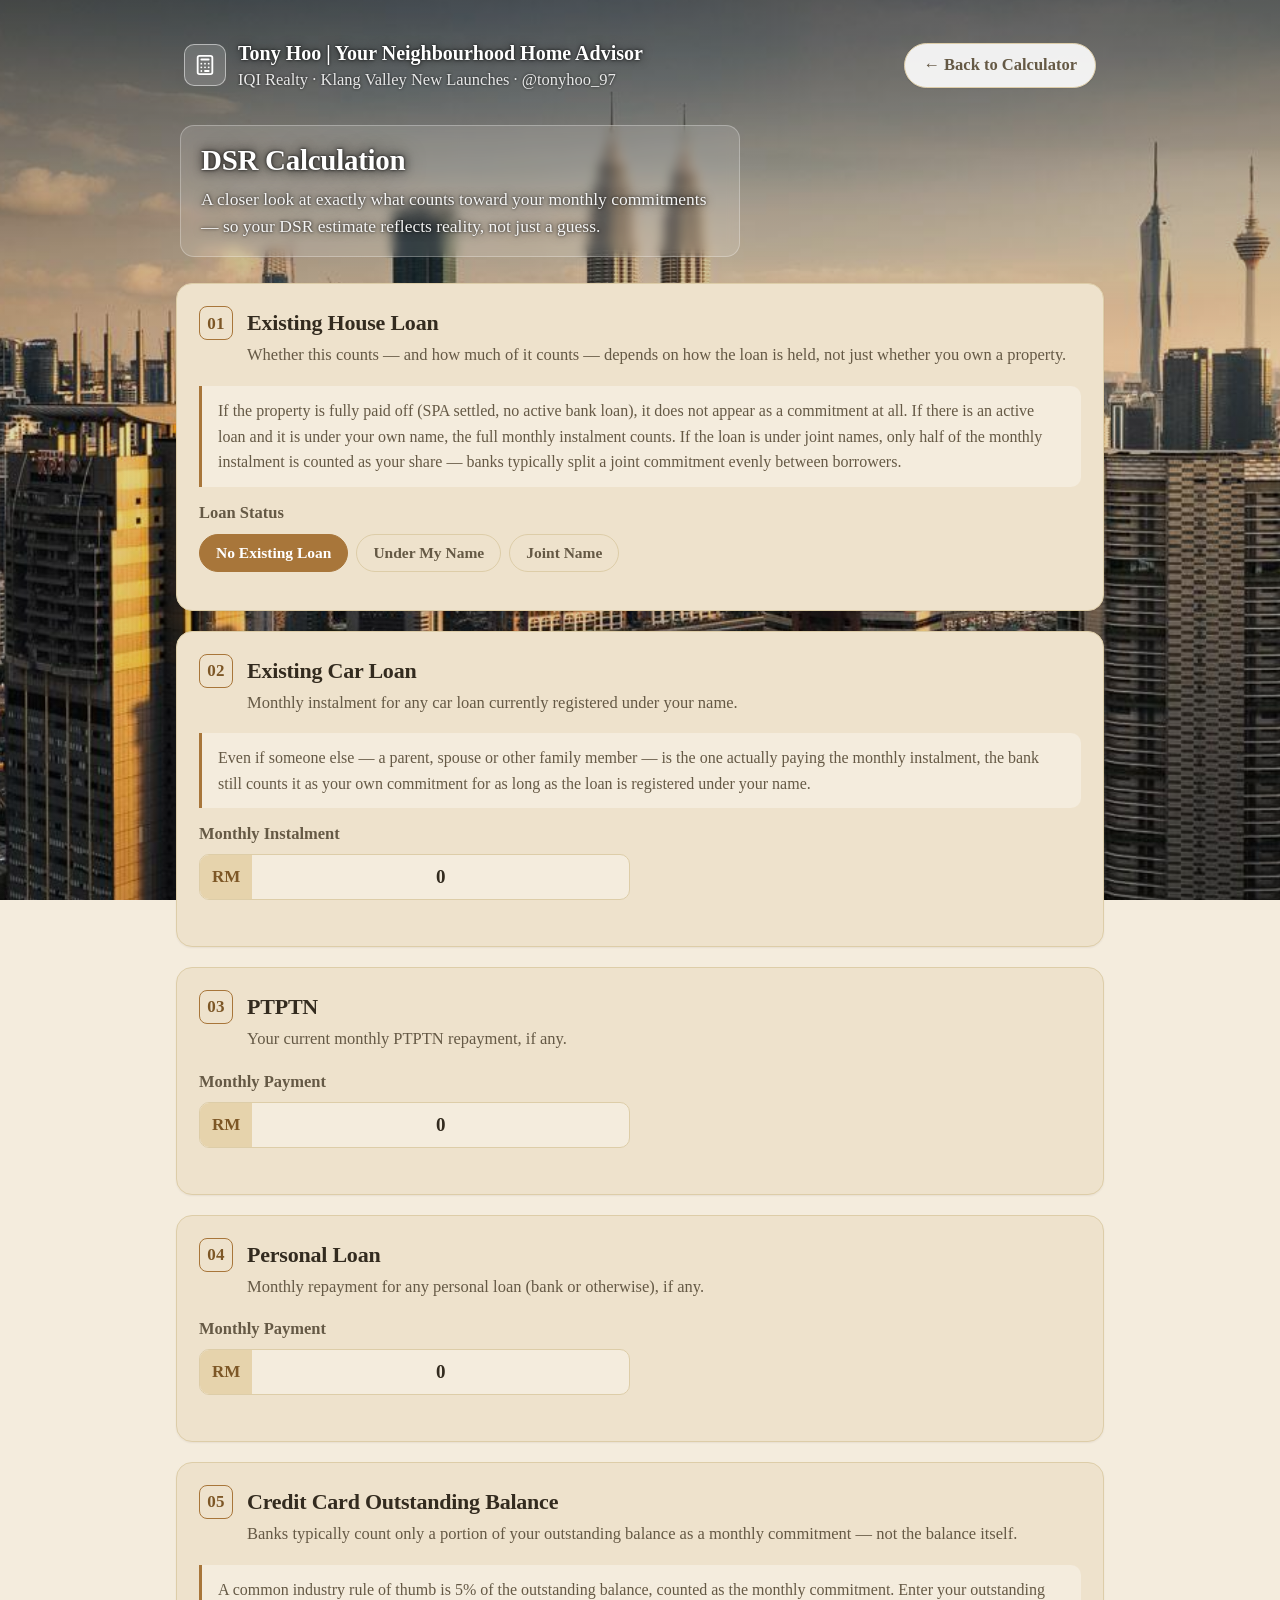
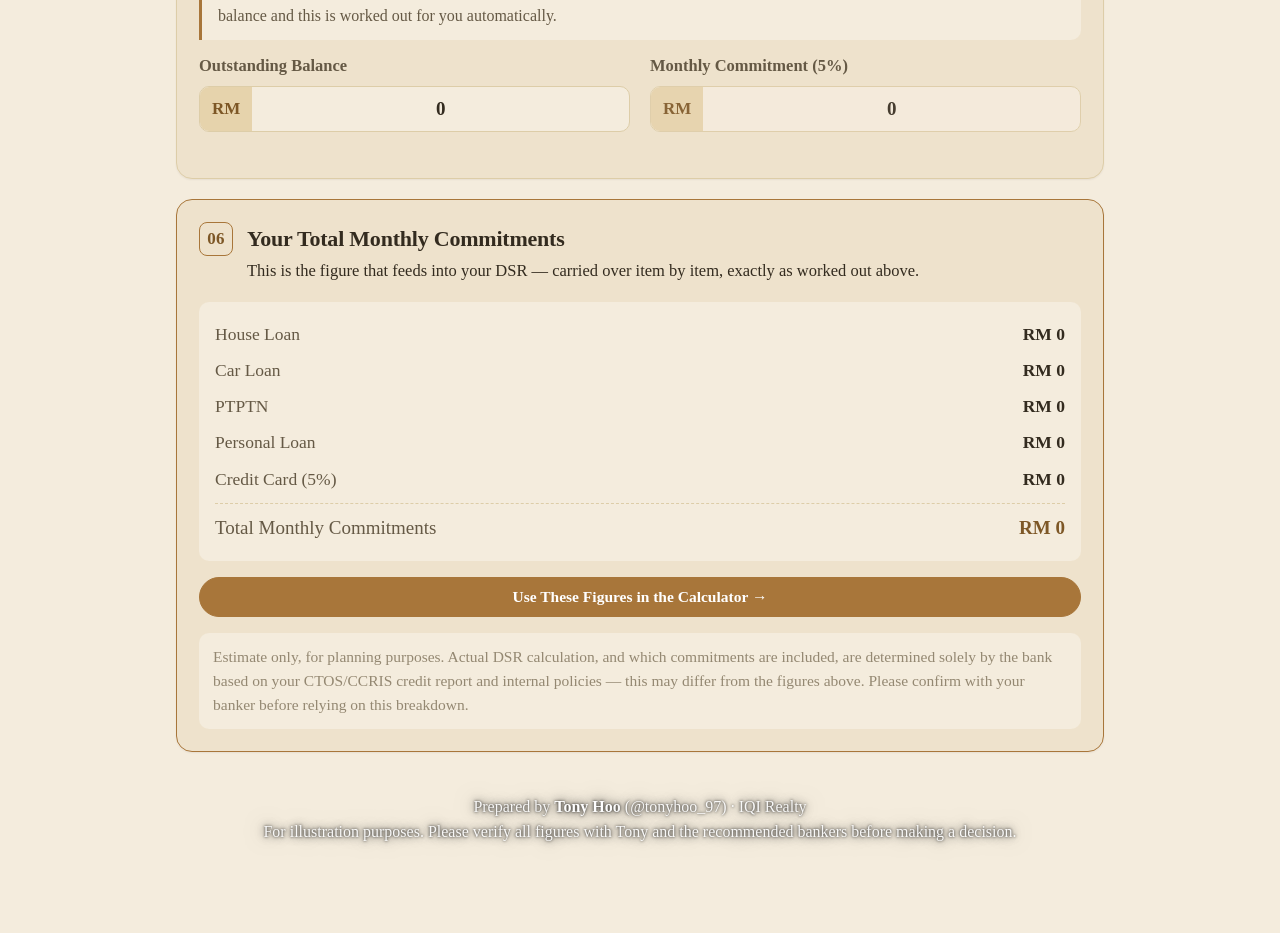
==== dsr-calculation.html @ 73f0a547 "Add DSR Calculation helper page with detailed commitment breakdown" ====
<!doctype html>
<html lang="en">
<head>
  <meta charset="utf-8">
  <meta name="viewport" content="width=device-width, initial-scale=1, maximum-scale=1">
  <title>DSR Calculation — Commitment Breakdown</title>
  <meta name="description" content="A detailed, professional walkthrough of exactly what counts toward your monthly debt commitments for DSR purposes.">
  <link rel="stylesheet" href="styles.css">
  <style>
    /* Small additions specific to this page — kept here rather than in the
       shared stylesheet since only the DSR Calculation page uses them. */
    .dsr-callout{
      font-size:16px; line-height:1.6; color:var(--ink-soft); background:var(--bg);
      border-left:3px solid var(--accent); border-radius:0 var(--radius-sm) var(--radius-sm) 0;
      padding:12px 16px; margin-top:10px;
    }
    .dsr-pill-group{display:flex; flex-wrap:wrap; gap:8px; margin-top:8px;}
    .dsr-pill{
      border:1px solid var(--border); background:var(--surface); color:var(--ink-soft);
      font-weight:700; padding:9px 16px; border-radius:999px; font-size:15.5px;
      cursor:pointer; font-family:var(--font-family); transition:.15s;
    }
    .dsr-pill:hover{border-color:var(--accent); color:var(--accent-dark);}
    .dsr-pill.active{background:var(--accent); color:#fff; border-color:var(--accent);}
  </style>
</head>
<body>
  <div class="page-bg" aria-hidden="true">
    <div class="page-bg-image"></div>
    <div class="page-bg-overlay"></div>
  </div>

  <div class="app" id="app">
    <!-- rendered by dsr-calculation.js -->
  </div>

  <script src="config.js"></script>
  <script src="calculations.js"></script>
  <script src="dsr-calculation.js"></script>
</body>
</html>
---- styles.css ----
/* ============================ DESIGN TOKENS ============================
   Warm ivory / soft-paper theme — a deeper cream page background with
   cards a shade darker than the page (a "printed brochure" feel), warm
   charcoal ink instead of near-black, and a softened gold accent. Chosen
   over pure milk-white for lower glare / more comfortable reading. Times
   New Roman serif throughout. Two semantic value colors on top: green for
   the "headline" figures (rental income, monthly instalment) and orange
   for upfront/lump-sum cost figures (down payment, upfront cash).
   This is a FIXED look — it does not follow the viewer's system light/dark
   setting either way.
   ========================================================================= */
:root{
  --ink:#332b1f; --ink-soft:#655945; --ink-faint:#948872;
  --bg:#f4ecdd; --surface:#eee2cc; --border:#ddcda8;
  --primary:#332b1f; --primary-dk:#221c13; --primary-tint:#e9dcc0;
  --accent:#a8763a; --accent-dark:#7d5726; --accent-light:#e6d3ac;
  --good:#2f7a4d; --good-tint:#dcead9;
  --warn:#7d5726; --warn-tint:#e9dcc0;
  --bad:#c0392b; --bad-tint:#f3ddd6;
  /* Semantic value colors, used on specific figures (see app.js): green for
     rental/instalment-type "headline" numbers, orange for down-payment/
     upfront-cost-type figures. */
  --value-green:#2f7a4d;
  --value-orange:#c1690c;
  --font-family:'Times New Roman', Times, serif;
  --radius:16px; --radius-sm:10px;
  --shadow:0 4px 24px rgba(28,24,16,.08), 0 1px 2px rgba(28,24,16,.05);
  --shadow-sm:0 1px 2px rgba(28,24,16,.06);
  font-size:20px;
}
*{box-sizing:border-box;}
html,body{margin:0;padding:0;}
body{
  background:var(--bg); color:var(--ink);
  font-family:var(--font-family);
  line-height:1.5; -webkit-font-smoothing:antialiased;
}
h1,h2,h3,h4{margin:0; font-weight:600; letter-spacing:-.01em; font-family:var(--font-family);}
p{margin:0;}
button{font-family:inherit;}
::selection{background:var(--accent-light);}

.app{max-width:960px; margin:0 auto; padding:0 16px 64px; transition:max-width .15s;}
.app.is-comparison{max-width:1440px;}

/* ============================ FULL-SCREEN PHOTO BACKGROUND ============================
   KL skyline photo, fixed to the viewport (not the document), so it fills
   the whole screen and keeps animating in place while the page scrolls —
   it only ever disappears behind the opaque calculator cards. A slow,
   short-cycle Ken Burns zoom is centered on the Petronas Twin Towers so
   they (and the skyline around them) stay in frame on a laptop screen. */
.page-bg{
  position:fixed; inset:0; z-index:-1; overflow:hidden;
}
.page-bg-image{
  position:absolute; inset:-6%;
  background-image:url("[data-uri]");
  background-size:cover; background-position:46% 30%;
  transform-origin:46% 30%;
  animation:heroZoom 9s ease-in-out infinite alternate;
}
@keyframes heroZoom{ from{ transform:scale(1); } to{ transform:scale(1.12); } }
.page-bg-overlay{
  position:absolute; inset:0;
  background:linear-gradient(180deg, rgba(20,14,6,.55) 0%, rgba(20,14,6,.30) 20%, rgba(20,14,6,.12) 40%, rgba(20,14,6,.12) 100%);
}

/* Topbar + title float directly over the fixed photo at the top of the
   page — no boxed/rounded photo container of their own anymore. */
.hero-frame{position:relative; z-index:1; padding:18px 4px 26px;}
.hero-frame .brand-name{color:#fff; text-shadow:0 0 3px rgba(0,0,0,.85), 0 0 10px rgba(0,0,0,.6);}
.hero-frame .brand-tag{color:rgba(255,255,255,.88); text-shadow:0 0 3px rgba(0,0,0,.8);}
.hero-frame .logo-badge{background:rgba(255,255,255,.16); border-color:rgba(255,255,255,.5); color:#fff; backdrop-filter:blur(3px);}
.hero-frame .comparison-btn{background:rgba(255,255,255,.9);}
.hero-title-box{
  margin-top:16px; background:rgba(255,255,255,.13); border:1px solid rgba(255,255,255,.28);
  border-radius:14px; padding:16px 20px; backdrop-filter:blur(6px);
  max-width:560px;
}
.hero-title-box h1{color:#fff; font-size:29px; line-height:1.25; text-shadow:0 0 3px rgba(0,0,0,.85), 0 0 10px rgba(0,0,0,.7), 0 0 20px rgba(0,0,0,.5);}
.hero-title-box p{color:rgba(255,255,255,.94); font-size:17.5px; margin-top:8px; line-height:1.55; text-shadow:0 0 3px rgba(0,0,0,.8), 0 0 10px rgba(0,0,0,.6);}
@media (max-width:600px){
  .hero-title-box{max-width:100%;}
  .hero-frame .topbar{flex-wrap:wrap; row-gap:8px;}
  .hero-frame .brand-name{font-size:16.5px;}
  .hero-frame .comparison-btn{margin-left:0; order:3; width:100%;}
}
/* ============================ HEADER ============================ */
.topbar{
  display:flex; align-items:center; gap:12px;
  padding:20px 4px 16px;
}
.logo-badge{
  width:42px; height:42px; border-radius:10px;
  background:var(--ink); color:var(--accent-light);
  display:flex; align-items:center; justify-content:center;
  font-weight:700; font-size:19px; flex:none; border:1px solid var(--accent);
}
.logo-badge svg{display:block;}
.brand-name{font-size:20px; font-weight:700;}
.brand-tag{font-size:16.5px; color:var(--ink-soft);}
.comparison-btn{
  margin-left:auto; flex:none; border:1px solid var(--border); background:var(--surface);
  color:var(--ink-soft); font-weight:700; padding:9px 18px; border-radius:999px;
  font-size:16.5px; cursor:pointer; box-shadow:var(--shadow-sm); font-family:var(--font-family);
  transition:.15s;
}
.comparison-btn:hover{border-color:var(--accent); color:var(--accent-dark);}
.comparison-btn.active{background:var(--accent); color:#fff; border-color:var(--accent);}

.hero{padding:6px 4px 22px;}
.hero h1{font-size:29px; line-height:1.25;}
.hero p{color:var(--ink-soft); font-size:17.5px; margin-top:8px; line-height:1.55;}

/* ============================ SECTION HEADER ============================ */
.section-header{display:flex; align-items:flex-start; gap:14px; margin-bottom:18px;}
.section-no{
  flex:none; font-size:17px; font-weight:700; color:var(--accent-dark);
  border:1px solid var(--accent); border-radius:8px; width:34px; height:34px;
  display:flex; align-items:center; justify-content:center; letter-spacing:.02em;
}
.section-header h2{font-size:22px;}
.section-header .sub{font-size:16.5px; color:var(--ink-soft); margin-top:4px; line-height:1.5;}
.mini-head{font-size:17.5px; font-weight:700; color:var(--ink-soft); text-transform:uppercase; letter-spacing:.04em; margin:18px 0 10px;}
.mini-head-row{display:flex; justify-content:space-between; align-items:baseline; margin:18px 0 10px; gap:10px;}
.mini-head-row .mini-head{margin:0;}
.mini-head-row .total-tag{font-size:16.5px; font-weight:700; color:var(--value-green); white-space:nowrap;}

/* ============================ CARDS / SECTIONS ============================ */
.card{
  background:var(--surface); border:1px solid var(--border); border-radius:var(--radius);
  padding:22px; margin-bottom:20px; box-shadow:var(--shadow-sm);
}
.section-grid{display:grid; grid-template-columns:1fr 1fr; gap:16px 20px;}
@media (max-width:640px){ .section-grid{grid-template-columns:1fr;} }
/* A field placed alone (e.g. Developer's Rebate) spans the full row instead
   of sitting stranded in one half of a two-column grid. */
.section-grid.single-col{grid-template-columns:1fr;}

/* ---- Comparison mode layout — one or two independent calculator columns ---- */
.calc-columns{display:grid; grid-template-columns:1fr; gap:24px; align-items:start;}
.app.is-comparison .calc-columns{grid-template-columns:1fr 1fr;}
@media (max-width:880px){ .app.is-comparison .calc-columns{grid-template-columns:1fr;} }
.calc-instance{min-width:0;}
.instance-label{
  font-size:15px; font-weight:700; text-transform:uppercase; letter-spacing:.06em;
  color:var(--accent-dark); text-align:center; margin-bottom:10px;
  border-bottom:1px solid var(--border); padding-bottom:8px;
}

/* ---- connected calculation chain visual ---- */
.chain-result{
  background:var(--primary-tint); border-radius:var(--radius-sm); padding:16px 18px;
  margin:14px 0; display:flex; flex-direction:column; gap:2px;
}
.chain-item{display:flex; justify-content:space-between; align-items:baseline; padding:6px 0; gap:10px;}
.chain-item .l{font-size:16.5px; color:var(--ink-soft); font-weight:600;}
.chain-item .v{font-size:19px; font-weight:700;}
.chain-item .v.gold{color:var(--accent-dark);}
.chain-item .v.green{color:var(--value-green);}
.chain-item .v.orange{color:var(--value-orange);}
.chain-item .v.big{font-size:26px;}
.chain-item.highlight{border-top:1px dashed var(--border); margin-top:4px; padding-top:12px;}
.flow-arrow{text-align:center; color:var(--ink-faint); font-size:17px; padding:1px 0;}

/* ---- comparison block (existing vs new loan) ---- */
.compare-block{display:flex; align-items:center; gap:14px; margin:10px 0;}
.compare-col{flex:1; background:var(--bg); border:1px solid var(--border); border-radius:var(--radius-sm); padding:14px; text-align:center;}
.compare-col .l{font-size:15.5px; color:var(--ink-soft); font-weight:600; text-transform:uppercase; letter-spacing:.03em;}
.compare-col .v{font-size:23px; font-weight:700; margin-top:4px;}
.compare-col .v.green{color:var(--value-green);}
.compare-col .v.orange{color:var(--value-orange);}
.compare-sep{flex:none; font-size:16px; color:var(--ink-faint); font-weight:600; font-style:italic;}
@media (max-width:480px){ .compare-block{flex-direction:column;} .compare-sep{transform:rotate(90deg);} }

/* ---- Field / input ---- */
.field{margin-bottom:16px;}
.field-label{
  display:flex; justify-content:space-between; align-items:baseline;
  font-size:16.5px; font-weight:600; color:var(--ink-soft); margin-bottom:7px;
}
.tip{
  color:var(--ink-faint); cursor:help; font-weight:700; border:1px solid var(--border);
  border-radius:50%; width:15px; height:15px; display:inline-flex; align-items:center;
  justify-content:center; font-size:14px; margin-left:5px; vertical-align:middle;
}
.field-value{font-weight:700; color:var(--ink); font-size:17px;}
.field-value.editable-num{color:var(--accent-dark);}

input[type=range]{
  -webkit-appearance:none; width:100%; height:5px; border-radius:99px;
  background:var(--border); outline:none; margin:6px 0 2px;
}
input[type=range]::-webkit-slider-thumb{
  -webkit-appearance:none; width:19px; height:19px; border-radius:50%;
  background:var(--accent); border:3px solid var(--surface); box-shadow:0 0 0 1px var(--border), var(--shadow-sm);
  cursor:pointer; margin-top:-7px;
}
input[type=range]::-moz-range-thumb{
  width:19px; height:19px; border-radius:50%; background:var(--accent);
  border:3px solid var(--surface); box-shadow:0 0 0 1px var(--border); cursor:pointer;
}
input[type=number], input[type=text], select{
  width:100%; padding:9px 11px; border:1px solid var(--border); border-radius:var(--radius-sm);
  font-size:18px; font-weight:600; color:var(--ink); background:var(--bg); font-family:var(--font-family);
}
input[type=number]:focus, input[type=text]:focus, select:focus{outline:2px solid var(--accent); outline-offset:1px;}

/* ---- manual "type it in" input with an RM/%/unit affix ---- */
.input-affix{
  display:flex; align-items:stretch; border:1px solid var(--border); border-radius:var(--radius-sm);
  background:var(--bg); overflow:hidden; margin-bottom:8px;
}
.input-affix:focus-within{outline:2px solid var(--accent); outline-offset:1px;}
.input-affix .affix-pre, .input-affix .affix-suf{
  flex:none; display:flex; align-items:center; padding:0 12px; font-size:17px; font-weight:700;
  color:var(--accent-dark); background:var(--accent-light); white-space:nowrap;
}
.input-affix .affix-input{
  flex:1; min-width:0; border:none; background:transparent; padding:11px 12px;
  font-size:19px; font-weight:700; color:var(--ink); font-family:var(--font-family);
  text-align:center;
}
.input-affix .affix-input:focus{outline:none;}

/* ---- Layout & Size (paired with Developer's Rebate) ---- */
.layout-size-row{display:flex; gap:8px; margin-bottom:8px;}
.layout-size-row .layout-input{
  flex:1; min-width:0; padding:9px 11px; border:1px solid var(--border); border-radius:var(--radius-sm);
  font-size:17px; font-weight:700; color:var(--ink); background:var(--bg); font-family:var(--font-family);
  text-align:center;
}
.layout-size-row .layout-input:focus{outline:2px solid var(--accent); outline-offset:1px;}
.layout-size-row .input-affix{flex:1; min-width:0; margin-bottom:0;}

/* ---- Extra Subsidy — dynamic add/remove list ---- */
.subsidy-list{display:flex; flex-direction:column; gap:10px; margin-bottom:10px;}
.subsidy-row{display:flex; gap:8px; align-items:stretch;}
.subsidy-row .subsidy-label-input{
  flex:1.2; min-width:0; padding:9px 11px; border:1px solid var(--border); border-radius:var(--radius-sm);
  font-size:17px; font-weight:600; color:var(--ink); background:var(--bg); font-family:var(--font-family);
}
.subsidy-row .subsidy-label-input:focus{outline:2px solid var(--accent); outline-offset:1px;}
.subsidy-row .input-affix{flex:1; min-width:0; margin-bottom:0;}
.subsidy-remove-btn{
  flex:none; width:38px; border:1px solid var(--border); border-radius:var(--radius-sm);
  background:var(--bg); color:var(--bad); font-size:20px; font-weight:700; cursor:pointer; line-height:1;
}
.subsidy-remove-btn:hover{background:var(--bad-tint);}
.subsidy-add-btn{
  border:1px dashed var(--accent); background:transparent; color:var(--accent-dark); font-weight:700;
  padding:9px 14px; border-radius:var(--radius-sm); cursor:pointer; font-size:16.5px; font-family:var(--font-family);
}
.subsidy-add-btn:hover{background:var(--accent-light);}
@media (max-width:480px){ .subsidy-row{flex-wrap:wrap;} .subsidy-row .subsidy-label-input{flex:1 1 100%;} }

.toggle-row{display:flex; align-items:center; justify-content:space-between; padding:9px 0; border-top:1px solid var(--border);}
.toggle-row:first-of-type{border-top:none;}
.toggle-row .t-label{font-size:17px; font-weight:600;}
.toggle-row .t-sub{font-size:15.5px; color:var(--ink-soft); margin-top:1px;}
.switch{position:relative; width:38px; height:22px; flex:none;}
.switch input{opacity:0; width:0; height:0;}
.switch .track{
  position:absolute; inset:0; background:var(--border); border-radius:99px; transition:.15s; cursor:pointer;
}
.switch .track:before{
  content:""; position:absolute; width:16px; height:16px; left:3px; top:3px; background:var(--surface);
  border-radius:50%; transition:.15s; box-shadow:var(--shadow-sm);
}
.switch input:checked + .track{background:var(--accent);}
.switch input:checked + .track:before{transform:translateX(16px);}

/* ---- Result blocks ---- */
.result-block{
  background:var(--bg); border-radius:var(--radius-sm); padding:14px 16px; margin-bottom:10px;
}
.result-row{display:flex; justify-content:space-between; align-items:baseline; padding:5px 0; font-size:17.5px;}
.result-row .k{color:var(--ink-soft);}
.result-row .v{font-weight:700;}
.result-row.total{border-top:1px dashed var(--border); margin-top:6px; padding-top:10px; font-size:19px;}
.result-row.total .v{color:var(--accent-dark);}
.result-row.negative .v{color:var(--bad);}
.result-row.positive .v{color:var(--good);}

.big-stat{text-align:left;}
.big-stat .n{font-size:32px; font-weight:700; letter-spacing:-.01em;}
.big-stat .n.green{color:var(--value-green);}
.big-stat .l{font-size:16px; color:var(--ink-soft); font-weight:600; margin-top:2px;}

.badge{
  display:inline-block; font-size:15px; font-weight:700; padding:3px 9px; border-radius:999px;
}
.badge-good{background:var(--good-tint); color:var(--good);}
.badge-warn{background:var(--warn-tint); color:var(--warn);}
.badge-bad{background:var(--bad-tint); color:var(--bad);}

.disclaimer{
  font-size:15.5px; color:var(--ink-faint); background:var(--bg); border-radius:var(--radius-sm);
  padding:12px 14px; margin-top:6px; line-height:1.55;
}
.disclaimer b{color:var(--ink-soft);}

.divider{height:1px; background:var(--border); margin:16px 0;}

/* ---- comparison bars (rental) ---- */
.bar-compare{margin-top:2px;}
.bar-row{margin-bottom:10px;}
.bar-row .bar-label{display:flex; justify-content:space-between; font-size:16px; font-weight:600; color:var(--ink-soft); margin-bottom:4px;}
.bar-track{height:10px; background:var(--border); border-radius:99px; overflow:hidden;}
.bar-fill{height:100%; border-radius:99px;}

/* ---- scenario table ---- */
.scenario-table{width:100%; border-collapse:collapse; font-size:16.5px;}
.scenario-table th, .scenario-table td{padding:9px 8px; text-align:right; border-bottom:1px solid var(--border);}
.scenario-table th:first-child, .scenario-table td:first-child{text-align:left; color:var(--ink-soft); font-weight:600;}
.scenario-table th{color:var(--ink-soft); font-weight:600; font-size:15px; text-transform:uppercase; letter-spacing:.03em;}
.scenario-table td{font-weight:700;}
.scenario-table .col-highlight{background:var(--accent-light);}
.table-scroll{overflow-x:auto; -webkit-overflow-scrolling:touch;}

/* ============================ SUMMARY (Section 04) ============================
   Light-theme "statement" card — a gold border/accent keeps it visually
   distinct as the screenshot-friendly summary, while staying on the same
   milk-white background and dark-ink text as the rest of the page. */
.summary-card{background:var(--surface); border:1.5px solid var(--accent);}
.summary-card .section-no{border-color:var(--accent); color:var(--accent-dark);}
.summary-card .section-header h2, .summary-card .section-header .sub{color:var(--ink);}
.summary-top{display:flex; justify-content:space-between; align-items:flex-start; gap:10px; margin-bottom:16px;}
.summary-eyebrow{font-size:16px; text-transform:uppercase; letter-spacing:.06em; color:var(--accent-dark); font-weight:700;}
.summary-project{font-size:22px; font-weight:700; color:var(--ink); margin-top:2px;}
.summary-actions{display:flex; flex-direction:column; align-items:flex-end; gap:10px; flex:none;}
.status-pill{font-size:15.5px; font-weight:700; padding:6px 13px; border-radius:999px; white-space:nowrap;}
.status-good{background:var(--good-tint); color:var(--good);}
.status-bad{background:var(--bad-tint); color:var(--bad);}
.exitplan-btn{
  border:1px solid var(--accent); background:transparent; color:var(--accent-dark); font-weight:700;
  padding:7px 15px; border-radius:999px; cursor:pointer; font-size:15.5px; font-family:var(--font-family);
  white-space:nowrap; transition:.15s;
}
.exitplan-btn:hover{background:var(--accent-light);}
.exitplan-btn.active{background:var(--accent); color:#fff; border-color:var(--accent);}

.summary-grid{display:grid; grid-template-columns:repeat(4,1fr); gap:14px 12px;}
@media (max-width:720px){ .summary-grid{grid-template-columns:repeat(2,1fr);} }
.summary-item{text-align:center; background:var(--bg); border:1px solid var(--border); border-radius:var(--radius-sm); padding:12px 8px;}
.summary-item .label{font-size:14.5px; color:var(--ink-faint); font-weight:600; text-transform:uppercase; letter-spacing:.04em;}
.summary-item .value{font-size:21px; font-weight:700; color:var(--ink); margin-top:4px;}
.summary-item .value.green{color:var(--value-green);}
.summary-item .value.orange{color:var(--value-orange);}

/* ---- footer ---- */
/* Sits directly on the fixed photo background (no card behind it), so it
   gets the same white text + dark halo treatment as the hero title. */
.footer-note{
  text-align:center; font-size:16px; padding:22px 10px 24px; line-height:1.6;
  color:rgba(255,255,255,.94);
  text-shadow:0 0 3px rgba(0,0,0,.85), 0 0 10px rgba(0,0,0,.7), 0 0 20px rgba(0,0,0,.5);
}
.footer-note b{color:#fff;}

/* tooltip popover */
.tooltip-pop{
  position:fixed; z-index:50; max-width:260px; background:var(--ink); color:var(--bg);
  font-size:16px; line-height:1.5; padding:10px 12px; border-radius:9px; box-shadow:var(--shadow);
  pointer-events:none; font-family:var(--font-family);
}

@media (max-width:480px){
  .app{padding:0 12px 48px;}
  .summary-grid{grid-template-columns:repeat(2,1fr); gap:10px;}
  .card{padding:16px;}
}
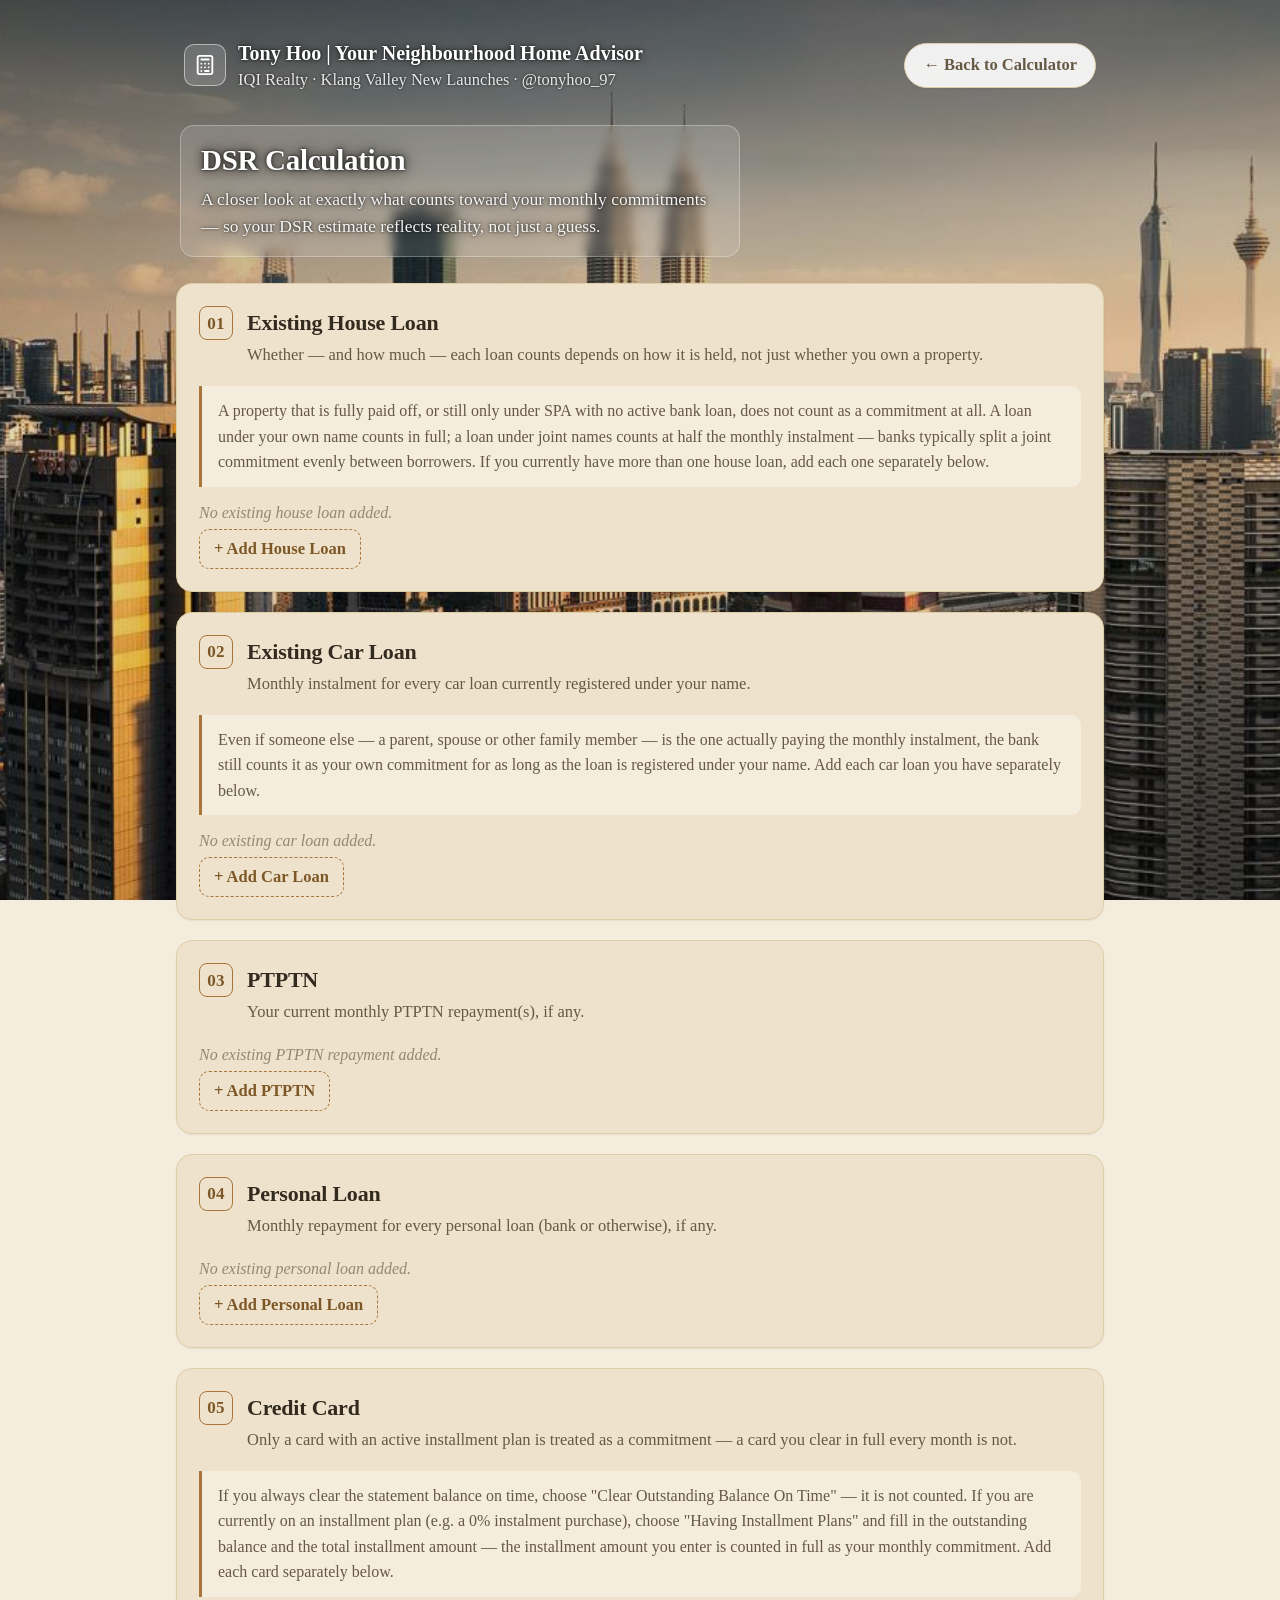
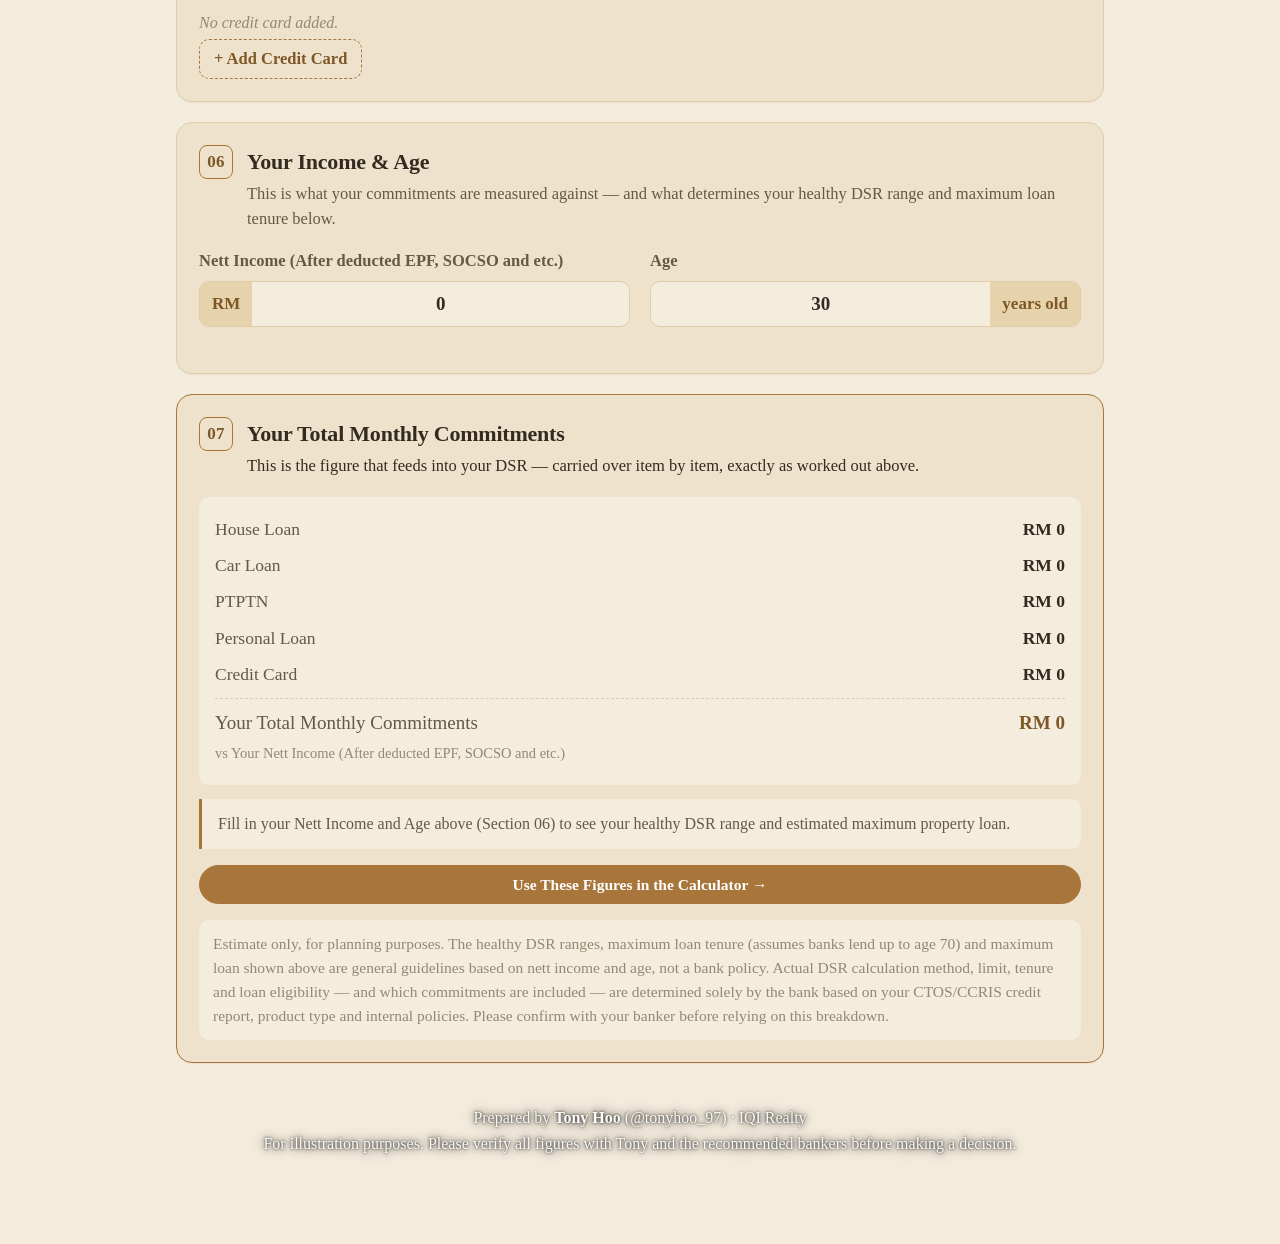
==== commit 65983075: "DSR page: support multiple entries per commitment category, add income/age + healthy DSR range and m" ====
--- a/dsr-calculation.html
+++ b/dsr-calculation.html
@@ -22,6 +22,20 @@
     }
     .dsr-pill:hover{border-color:var(--accent); color:var(--accent-dark);}
     .dsr-pill.active{background:var(--accent); color:#fff; border-color:var(--accent);}
+    /* One removable card per commitment entry (a house loan, a car loan, a
+       credit card, ...) — lets a buyer add as many as they actually have. */
+    .dsr-entry{
+      position:relative; border:1px solid var(--border); border-radius:var(--radius-sm);
+      padding:16px 46px 16px 16px; margin-top:12px; background:var(--bg);
+    }
+    .dsr-entry:first-of-type{margin-top:14px;}
+    .dsr-entry-remove{
+      position:absolute; top:10px; right:10px; width:28px; height:28px; border-radius:50%;
+      border:1px solid var(--border); background:var(--surface); color:var(--ink-soft);
+      font-size:17px; line-height:1; cursor:pointer; font-family:var(--font-family);
+    }
+    .dsr-entry-remove:hover{background:var(--bad-tint); color:var(--bad); border-color:var(--bad);}
+    .dsr-empty-note{color:var(--ink-faint); font-size:16px; font-style:italic; margin-top:2px;}
   </style>
 </head>
 <body>
